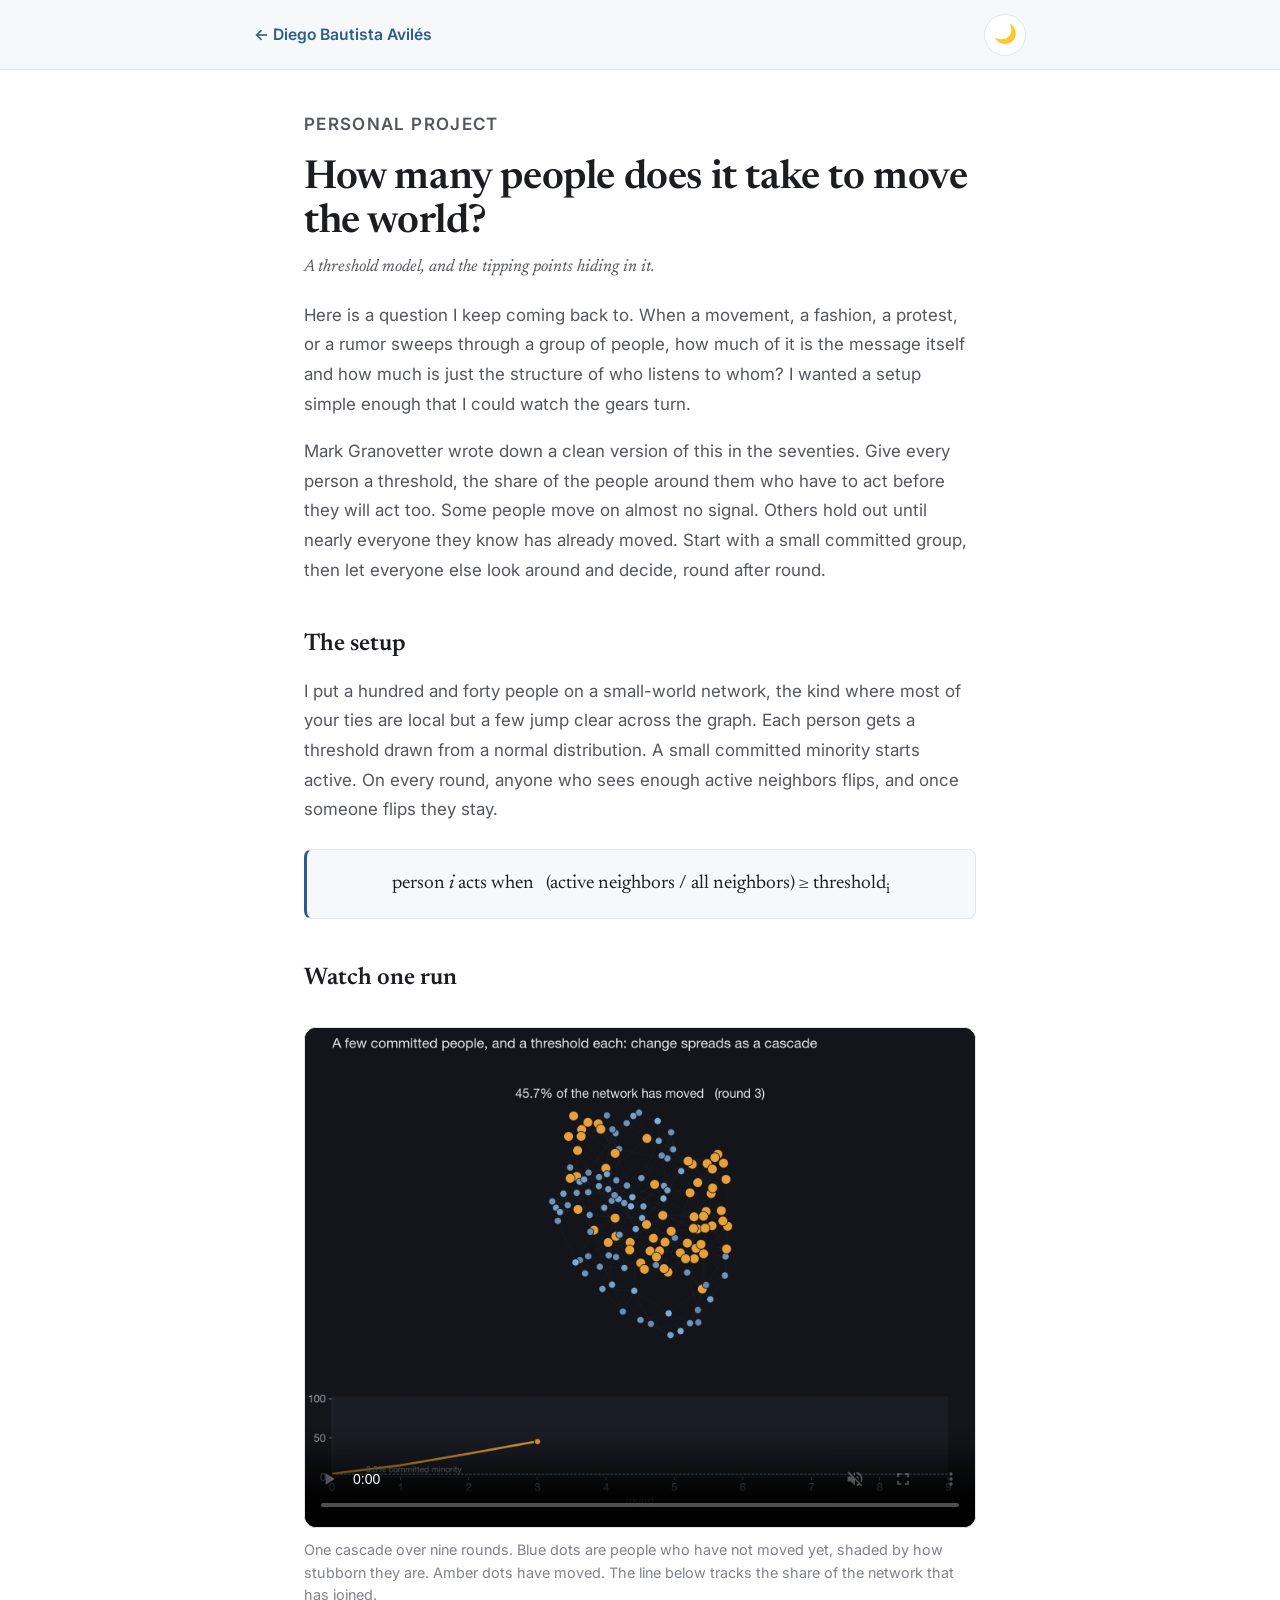
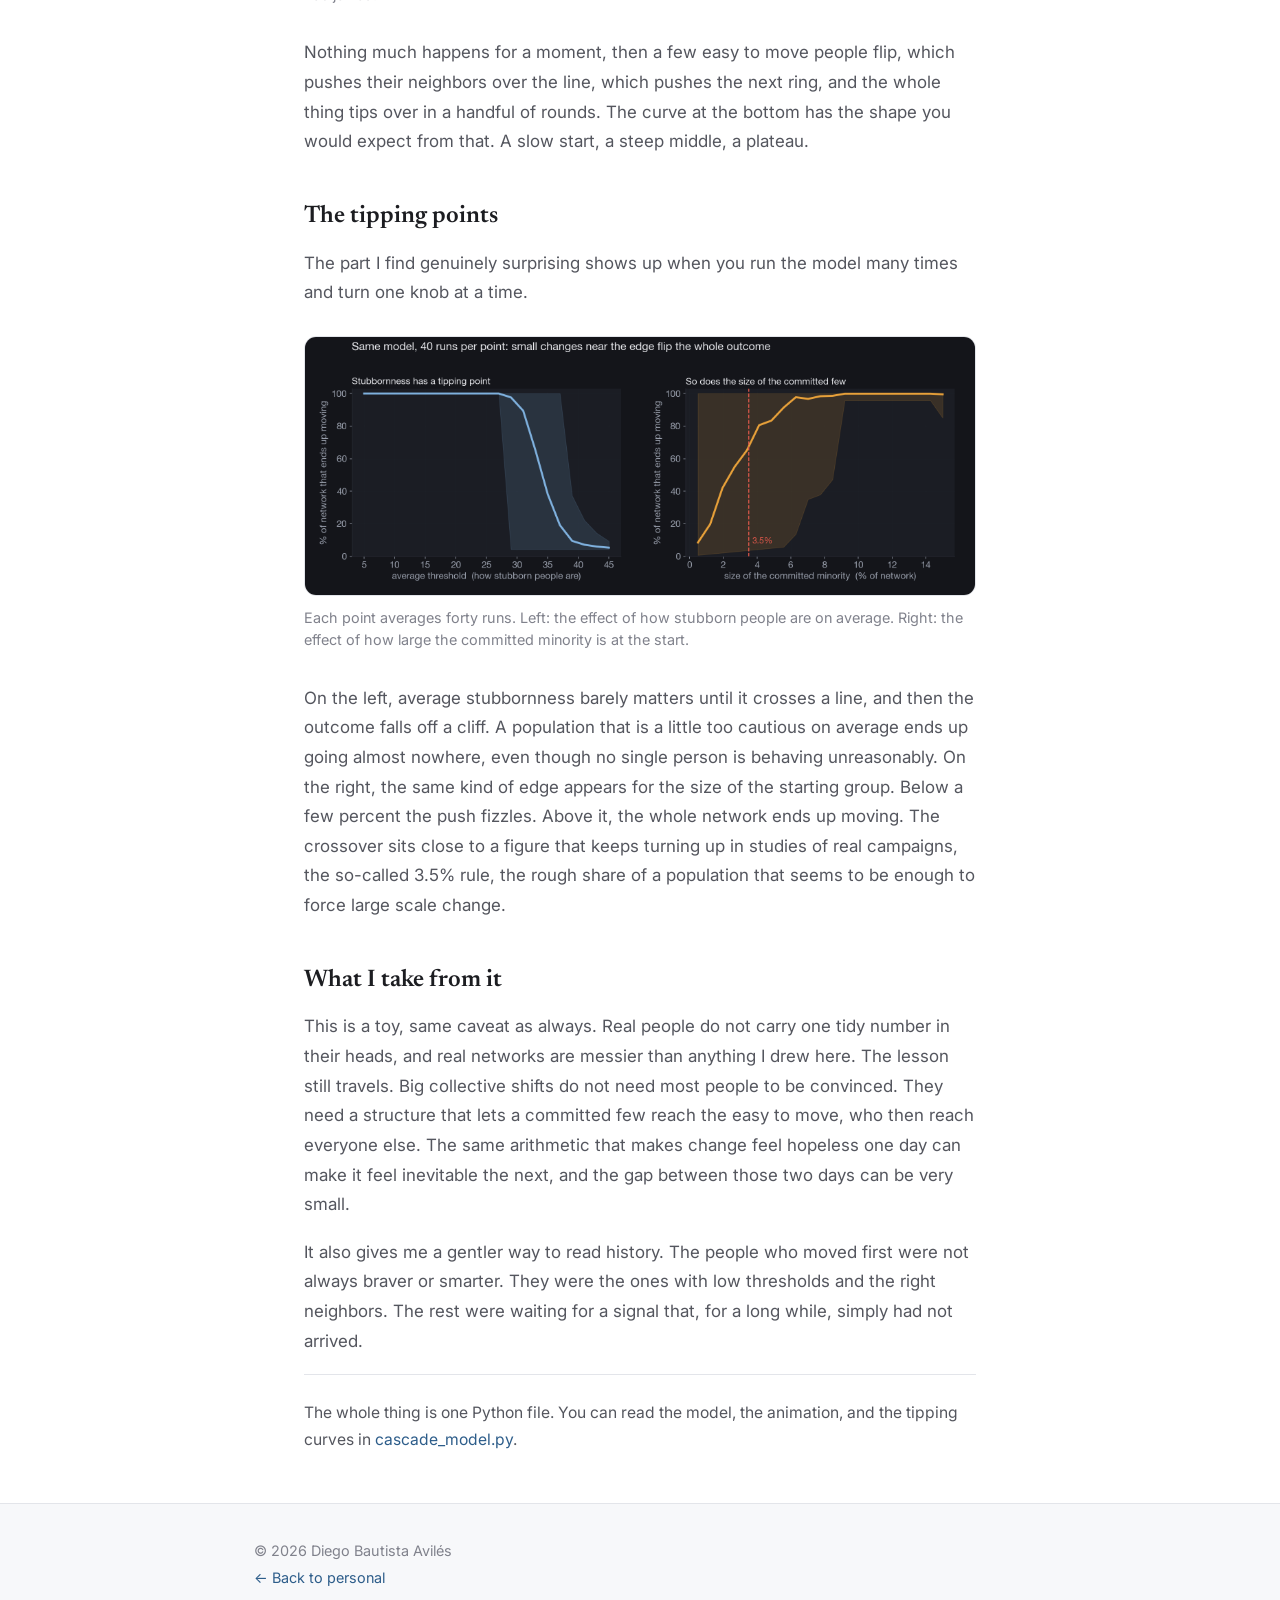
==== cascades.html @ b2060ae8 "Add cascade (Granovetter) project, conference links, fixed inequality y-axis; remove scratch folder" ====
<!DOCTYPE html>
<html lang="en">
<head>
  <meta charset="UTF-8" />
  <meta name="viewport" content="width=device-width, initial-scale=1.0" />
  <title>How many people does it take to move the world? — Diego Bautista Avilés</title>
  <meta name="description" content="Granovetter's threshold model on a small-world network, and the social tipping points hiding inside it." />
  <link rel="preconnect" href="https://fonts.googleapis.com" />
  <link rel="preconnect" href="https://fonts.gstatic.com" crossorigin />
  <link href="https://fonts.googleapis.com/css2?family=Newsreader:ital,opsz,wght@0,6..72,400;0,6..72,500;0,6..72,600;1,6..72,400&family=Inter:wght@400;500;600&display=swap" rel="stylesheet" />
  <link rel="stylesheet" href="css/style.css" />
  <script>
    (function () {
      try {
        var saved = localStorage.getItem("theme");
        var theme = saved || (window.matchMedia("(prefers-color-scheme: dark)").matches ? "dark" : "light");
        document.documentElement.setAttribute("data-theme", theme);
      } catch (e) {}
    })();
  </script>
</head>
<body>
  <a class="skip-link" href="#main">Skip to content</a>

  <div class="topbar">
    <div class="container topbar-inner">
      <a class="back-link" href="index.html#personal">← Diego Bautista Avilés</a>
      <button id="theme-toggle" class="theme-toggle" type="button" aria-label="Switch to dark mode" title="Toggle dark / light mode">
        <span class="theme-icon" aria-hidden="true"></span>
      </button>
    </div>
  </div>

  <main id="main" class="container article">

    <p class="eyebrow">Personal project</p>
    <h1 class="article-title">How many people does it take to move the world?</h1>
    <p class="article-sub">A threshold model, and the tipping points hiding in it.</p>

    <p>
      Here is a question I keep coming back to. When a movement, a fashion, a protest,
      or a rumor sweeps through a group of people, how much of it is the message itself
      and how much is just the structure of who listens to whom? I wanted a setup simple
      enough that I could watch the gears turn.
    </p>
    <p>
      Mark Granovetter wrote down a clean version of this in the seventies. Give every
      person a threshold, the share of the people around them who have to act before they
      will act too. Some people move on almost no signal. Others hold out until nearly
      everyone they know has already moved. Start with a small committed group, then let
      everyone else look around and decide, round after round.
    </p>

    <h2>The setup</h2>
    <p>
      I put a hundred and forty people on a small-world network, the kind where most of
      your ties are local but a few jump clear across the graph. Each person gets a
      threshold drawn from a normal distribution. A small committed minority starts
      active. On every round, anyone who sees enough active neighbors flips, and once
      someone flips they stay.
    </p>

    <div class="formula" role="img" aria-label="Person i acts when the share of their active neighbors is greater than or equal to that person's threshold.">
      person <em>i</em> acts when&nbsp;&nbsp;
      (active neighbors / all neighbors) ≥ threshold<sub>i</sub>
    </div>

    <h2>Watch one run</h2>
    <figure class="media">
      <video controls autoplay muted loop playsinline poster="assets/cascades/poster.png">
        <source src="assets/cascades/cascade_animation.mp4" type="video/mp4" />
        Your browser does not support the video tag. You can view the still frame above.
      </video>
      <figcaption>
        One cascade over nine rounds. Blue dots are people who have not moved yet, shaded
        by how stubborn they are. Amber dots have moved. The line below tracks the share
        of the network that has joined.
      </figcaption>
    </figure>

    <p>
      Nothing much happens for a moment, then a few easy to move people flip, which pushes
      their neighbors over the line, which pushes the next ring, and the whole thing tips
      over in a handful of rounds. The curve at the bottom has the shape you would expect
      from that. A slow start, a steep middle, a plateau.
    </p>

    <h2>The tipping points</h2>
    <p>
      The part I find genuinely surprising shows up when you run the model many times and
      turn one knob at a time.
    </p>
    <figure class="media">
      <img src="assets/cascades/tipping_points.png" alt="Two panels. Left: final adoption stays near 100% as the average threshold rises, then drops off a cliff past about 30%. Right: final adoption rises through the 3.5% committed-minority mark and saturates near 100% by roughly 8%." />
      <figcaption>Each point averages forty runs. Left: the effect of how stubborn people are on average. Right: the effect of how large the committed minority is at the start.</figcaption>
    </figure>
    <p>
      On the left, average stubbornness barely matters until it crosses a line, and then
      the outcome falls off a cliff. A population that is a little too cautious on average
      ends up going almost nowhere, even though no single person is behaving unreasonably.
      On the right, the same kind of edge appears for the size of the starting group. Below
      a few percent the push fizzles. Above it, the whole network ends up moving. The
      crossover sits close to a figure that keeps turning up in studies of real campaigns,
      the so-called 3.5% rule, the rough share of a population that seems to be enough to
      force large scale change.
    </p>

    <h2>What I take from it</h2>
    <p>
      This is a toy, same caveat as always. Real people do not carry one tidy number in
      their heads, and real networks are messier than anything I drew here. The lesson
      still travels. Big collective shifts do not need most people to be convinced. They
      need a structure that lets a committed few reach the easy to move, who then reach
      everyone else. The same arithmetic that makes change feel hopeless one day can make
      it feel inevitable the next, and the gap between those two days can be very small.
    </p>
    <p>
      It also gives me a gentler way to read history. The people who moved first were not
      always braver or smarter. They were the ones with low thresholds and the right
      neighbors. The rest were waiting for a signal that, for a long while, simply had not
      arrived.
    </p>

    <p class="code-note">
      The whole thing is one Python file. You can read the model, the animation, and the
      tipping curves in
      <a href="https://github.com/diegobauavi/diegobauavi.github.io/blob/main/projects/cascades/cascade_model.py" target="_blank" rel="noopener">cascade_model.py</a>.
    </p>

  </main>

  <footer class="site-footer">
    <div class="container">
      <p>© <span id="year">2026</span> Diego Bautista Avilés</p>
      <p><a href="index.html#personal">← Back to personal</a></p>
    </div>
  </footer>

  <script src="js/main.js" defer></script>
</body>
</html>
---- css/style.css ----
:root {
  --bg: #ffffff;
  --surface: #f7f8fa;
  --text: #1c1d21;
  --text-soft: #54565e;
  --text-faint: #80828c;
  --accent: #2d5d8a;
  --accent-soft: #e7eef5;
  --border: #e3e5ea;
  --rule: #1f4e79;
  --card-bg: #ffffff;
  --shadow: 0 2px 12px rgba(0, 0, 0, 0.12);
  --maxw: 820px;
  --serif: "Newsreader", Georgia, "Times New Roman", serif;
  --sans: "Inter", -apple-system, BlinkMacSystemFont, "Segoe UI", Roboto, sans-serif;
}

[data-theme="dark"] {
  --bg: #14151a;
  --surface: #1b1d24;
  --text: #e9eaee;
  --text-soft: #b3b6c0;
  --text-faint: #888b96;
  --accent: #7fb1de;
  --accent-soft: #233244;
  --border: #2a2d36;
  --rule: #7fb1de;
  --card-bg: #1b1d24;
  --shadow: 0 2px 14px rgba(0, 0, 0, 0.45);
}

* { box-sizing: border-box; }

html { scroll-behavior: smooth; }

body {
  margin: 0;
  background: var(--bg);
  color: var(--text);
  font-family: var(--sans);
  font-size: 17px;
  line-height: 1.65;
  -webkit-font-smoothing: antialiased;
  text-rendering: optimizeLegibility;
  transition: background-color 0.2s ease, color 0.2s ease;
}

.container {
  width: 100%;
  max-width: var(--maxw);
  margin: 0 auto;
  padding: 0 1.5rem;
}

a {
  color: var(--accent);
  text-decoration: none;
}
a:hover { text-decoration: underline; }

.skip-link {
  position: absolute;
  left: -999px;
  top: 0;
  background: var(--accent);
  color: #fff;
  padding: 0.5rem 1rem;
  z-index: 100;
}
.skip-link:focus { left: 0; }

/* ---------- Header ---------- */
.site-header {
  background: var(--surface);
  border-bottom: 1px solid var(--border);
  padding: 3rem 0;
}

.header-inner {
  display: flex;
  align-items: center;
  gap: 2rem;
  position: relative;
}

.avatar {
  width: 150px;
  height: 150px;
  border-radius: 50%;
  object-fit: cover;
  flex-shrink: 0;
  border: 3px solid var(--bg);
  box-shadow: var(--shadow);
}

.header-text h1 {
  font-family: var(--serif);
  font-weight: 600;
  font-size: 2.6rem;
  line-height: 1.1;
  margin: 0 0 0.3rem;
  letter-spacing: -0.01em;
}

.subtitle {
  font-family: var(--serif);
  font-style: italic;
  font-size: 1.3rem;
  color: var(--accent);
  margin: 0 0 0.2rem;
}

.affiliation {
  color: var(--text-soft);
  margin: 0 0 1rem;
  font-size: 0.98rem;
}

.contact-links {
  list-style: none;
  margin: 0;
  padding: 0;
  display: flex;
  flex-wrap: wrap;
  gap: 0.5rem 1.5rem;
}
.contact-links a {
  font-size: 0.98rem;
  display: inline-flex;
  align-items: center;
  gap: 0.4rem;
}

/* ---------- Theme toggle ---------- */
.theme-toggle {
  position: absolute;
  top: 0;
  right: 0;
  width: 42px;
  height: 42px;
  border-radius: 50%;
  border: 1px solid var(--border);
  background: var(--bg);
  color: var(--text);
  cursor: pointer;
  display: flex;
  align-items: center;
  justify-content: center;
  transition: background-color 0.2s ease, border-color 0.2s ease;
}
.theme-toggle:hover { border-color: var(--accent); }

.theme-icon { font-size: 1.15rem; line-height: 1; }
.theme-icon::before { content: "🌙"; }
[data-theme="dark"] .theme-icon::before { content: "☀"; }

/* ---------- View tabs ---------- */
.view-nav {
  background: var(--bg);
  border-bottom: 1px solid var(--border);
  position: sticky;
  top: 0;
  z-index: 20;
}

.view-tabs {
  display: flex;
  gap: 0.5rem;
  padding: 0.75rem 0;
}

.view-tab {
  font-family: var(--sans);
  font-size: 1rem;
  font-weight: 500;
  color: var(--text-soft);
  background: transparent;
  border: none;
  border-radius: 8px;
  padding: 0.5rem 1.1rem;
  cursor: pointer;
  transition: background-color 0.15s ease, color 0.15s ease;
}
.view-tab:hover { color: var(--text); background: var(--surface); }
.view-tab[aria-selected="true"] {
  color: var(--accent);
  background: var(--accent-soft);
  font-weight: 600;
}

/* ---------- Sections ---------- */
main { padding: 1rem 0 2rem; }

section {
  padding: 2.5rem 0 1rem;
  border-bottom: 1px solid var(--border);
}
section:last-of-type { border-bottom: none; }

h2 {
  font-family: var(--serif);
  font-weight: 600;
  font-size: 1.6rem;
  color: var(--rule);
  margin: 0 0 1.5rem;
  padding-bottom: 0.4rem;
  border-bottom: 2px solid var(--rule);
}

h3 {
  font-size: 1.08rem;
  font-weight: 600;
  margin: 0 0 0.15rem;
}

/* Event/title links read as headings until hovered */
.entry-body h3 a {
  color: inherit;
  text-decoration: none;
}
.entry-body h3 a:hover {
  color: var(--accent);
  text-decoration: underline;
}

.lede {
  color: var(--text-soft);
  margin: 1.25rem 0 0;
}

/* ---------- Research interest tags ---------- */
.tag-list {
  list-style: none;
  margin: 0;
  padding: 0;
  display: flex;
  flex-wrap: wrap;
  gap: 0.6rem;
}
.tag-list li {
  background: var(--accent-soft);
  color: var(--accent);
  font-size: 0.9rem;
  font-weight: 500;
  padding: 0.35rem 0.85rem;
  border-radius: 999px;
}

/* ---------- Timeline-style entries ---------- */
.entry {
  display: grid;
  grid-template-columns: 160px 1fr;
  gap: 1.25rem;
  margin-bottom: 1.75rem;
}
.entry:last-child { margin-bottom: 0; }

.entry-meta {
  color: var(--text-faint);
  font-size: 0.9rem;
  font-weight: 500;
  padding-top: 0.15rem;
}

.entry-body p {
  margin: 0.35rem 0 0;
  color: var(--text-soft);
  font-size: 0.97rem;
}

.entry-org {
  font-style: italic;
  color: var(--text) !important;
}

.entry-body em { color: var(--text-soft); }

/* ---------- Publications ---------- */
.pub-list {
  margin: 0;
  padding-left: 1.5rem;
}
.pub-list li {
  margin-bottom: 1rem;
  color: var(--text-soft);
  font-size: 0.97rem;
}
.pub-list strong { color: var(--text); }

/* ---------- Skills ---------- */
.skills-list {
  display: grid;
  grid-template-columns: 160px 1fr;
  gap: 0.6rem 1.25rem;
  margin: 0;
}
.skills-list dt {
  font-weight: 600;
  color: var(--text);
}
.skills-list dd {
  margin: 0;
  color: var(--text-soft);
}

/* ---------- Personal view: project cards ---------- */
.card-grid {
  display: grid;
  grid-template-columns: repeat(auto-fill, minmax(260px, 1fr));
  gap: 1.25rem;
}

.project-card {
  display: block;
  background: var(--card-bg);
  border: 1px solid var(--border);
  border-radius: 12px;
  padding: 1.5rem;
  color: inherit;
  transition: border-color 0.15s ease, box-shadow 0.15s ease, transform 0.15s ease;
}
a.project-card:hover {
  border-color: var(--accent);
  box-shadow: var(--shadow);
  transform: translateY(-2px);
  text-decoration: none;
}

.project-card h3 { margin: 0 0 0.4rem; }
.project-card p {
  margin: 0 0 1rem;
  color: var(--text-soft);
  font-size: 0.95rem;
}

.card-link {
  font-weight: 600;
  color: var(--accent);
  font-size: 0.92rem;
}
.card-link--muted { color: var(--text-faint); }

.project-card--soon {
  border-style: dashed;
  opacity: 0.85;
}

/* ---------- Feature card with thumbnail ---------- */
.card-thumb {
  display: block;
  width: calc(100% + 3rem);
  margin: -1.5rem -1.5rem 1.1rem;
  border-radius: 12px 12px 0 0;
  border-bottom: 1px solid var(--border);
  aspect-ratio: 13 / 7;
  object-fit: cover;
  background: #14151a;
}

/* ---------- Project page: top bar ---------- */
.topbar {
  background: var(--surface);
  border-bottom: 1px solid var(--border);
  position: sticky;
  top: 0;
  z-index: 20;
}
.topbar-inner {
  display: flex;
  align-items: center;
  justify-content: space-between;
  padding: 0.85rem 1.5rem;
}
.back-link {
  font-weight: 600;
  font-size: 0.98rem;
}
.topbar .theme-toggle { position: static; }

/* ---------- Project page: article ---------- */
.article {
  max-width: 720px;
  padding-top: 2.5rem;
  padding-bottom: 1rem;
}
.eyebrow {
  text-transform: uppercase;
  letter-spacing: 0.08em;
  font-size: 0.78rem;
  font-weight: 600;
  color: var(--accent);
  margin: 0 0 0.6rem;
}
.article-title {
  font-family: var(--serif);
  font-weight: 600;
  font-size: 2.5rem;
  line-height: 1.1;
  margin: 0 0 0.5rem;
  letter-spacing: -0.01em;
}
.article-sub {
  font-family: var(--serif);
  font-style: italic;
  font-size: 1.25rem;
  color: var(--text-soft);
  margin: 0 0 2rem;
}
.article h2 {
  font-family: var(--serif);
  font-size: 1.5rem;
  color: var(--text);
  border: none;
  margin: 2.5rem 0 0.75rem;
  padding: 0;
}
.article p {
  font-size: 1.06rem;
  line-height: 1.75;
  color: var(--text-soft);
  margin: 0 0 1.1rem;
}

.formula {
  background: var(--surface);
  border: 1px solid var(--border);
  border-left: 3px solid var(--accent);
  border-radius: 8px;
  padding: 1.1rem 1.3rem;
  margin: 1.5rem 0 2rem;
  font-family: "Newsreader", Georgia, serif;
  font-size: 1.2rem;
  color: var(--text);
  text-align: center;
}
.formula sub { font-size: 0.7em; }

.media {
  margin: 1.75rem 0 2rem;
}
.media video,
.media img {
  display: block;
  width: 100%;
  height: auto;
  border-radius: 12px;
  border: 1px solid var(--border);
  background: #14151a;
}
.media figcaption {
  margin-top: 0.7rem;
  font-size: 0.9rem;
  color: var(--text-faint);
  line-height: 1.55;
}

.code-note {
  margin-top: 2.5rem;
  padding-top: 1.5rem;
  border-top: 1px solid var(--border);
  font-size: 0.98rem !important;
}

/* ---------- Footer ---------- */
.site-footer {
  background: var(--surface);
  border-top: 1px solid var(--border);
  padding: 2rem 0;
  margin-top: 1rem;
}
.site-footer p {
  margin: 0.2rem 0;
  color: var(--text-faint);
  font-size: 0.9rem;
}

/* ---------- Responsive ---------- */
@media (max-width: 640px) {
  body { font-size: 16px; }

  .header-inner {
    flex-direction: column;
    text-align: center;
    gap: 1.25rem;
  }
  .avatar { width: 130px; height: 130px; }
  .header-text h1 { font-size: 2.1rem; }
  .contact-links { justify-content: center; }

  .theme-toggle { top: -0.5rem; right: 0; }

  .entry {
    grid-template-columns: 1fr;
    gap: 0.25rem;
  }
  .entry-meta {
    padding-top: 0;
    font-weight: 600;
    color: var(--accent);
  }

  .skills-list {
    grid-template-columns: 1fr;
    gap: 0.2rem 0;
  }
  .skills-list dt { margin-top: 0.5rem; }
}

@media (prefers-reduced-motion: reduce) {
  html { scroll-behavior: auto; }
  * { transition: none !important; }
}
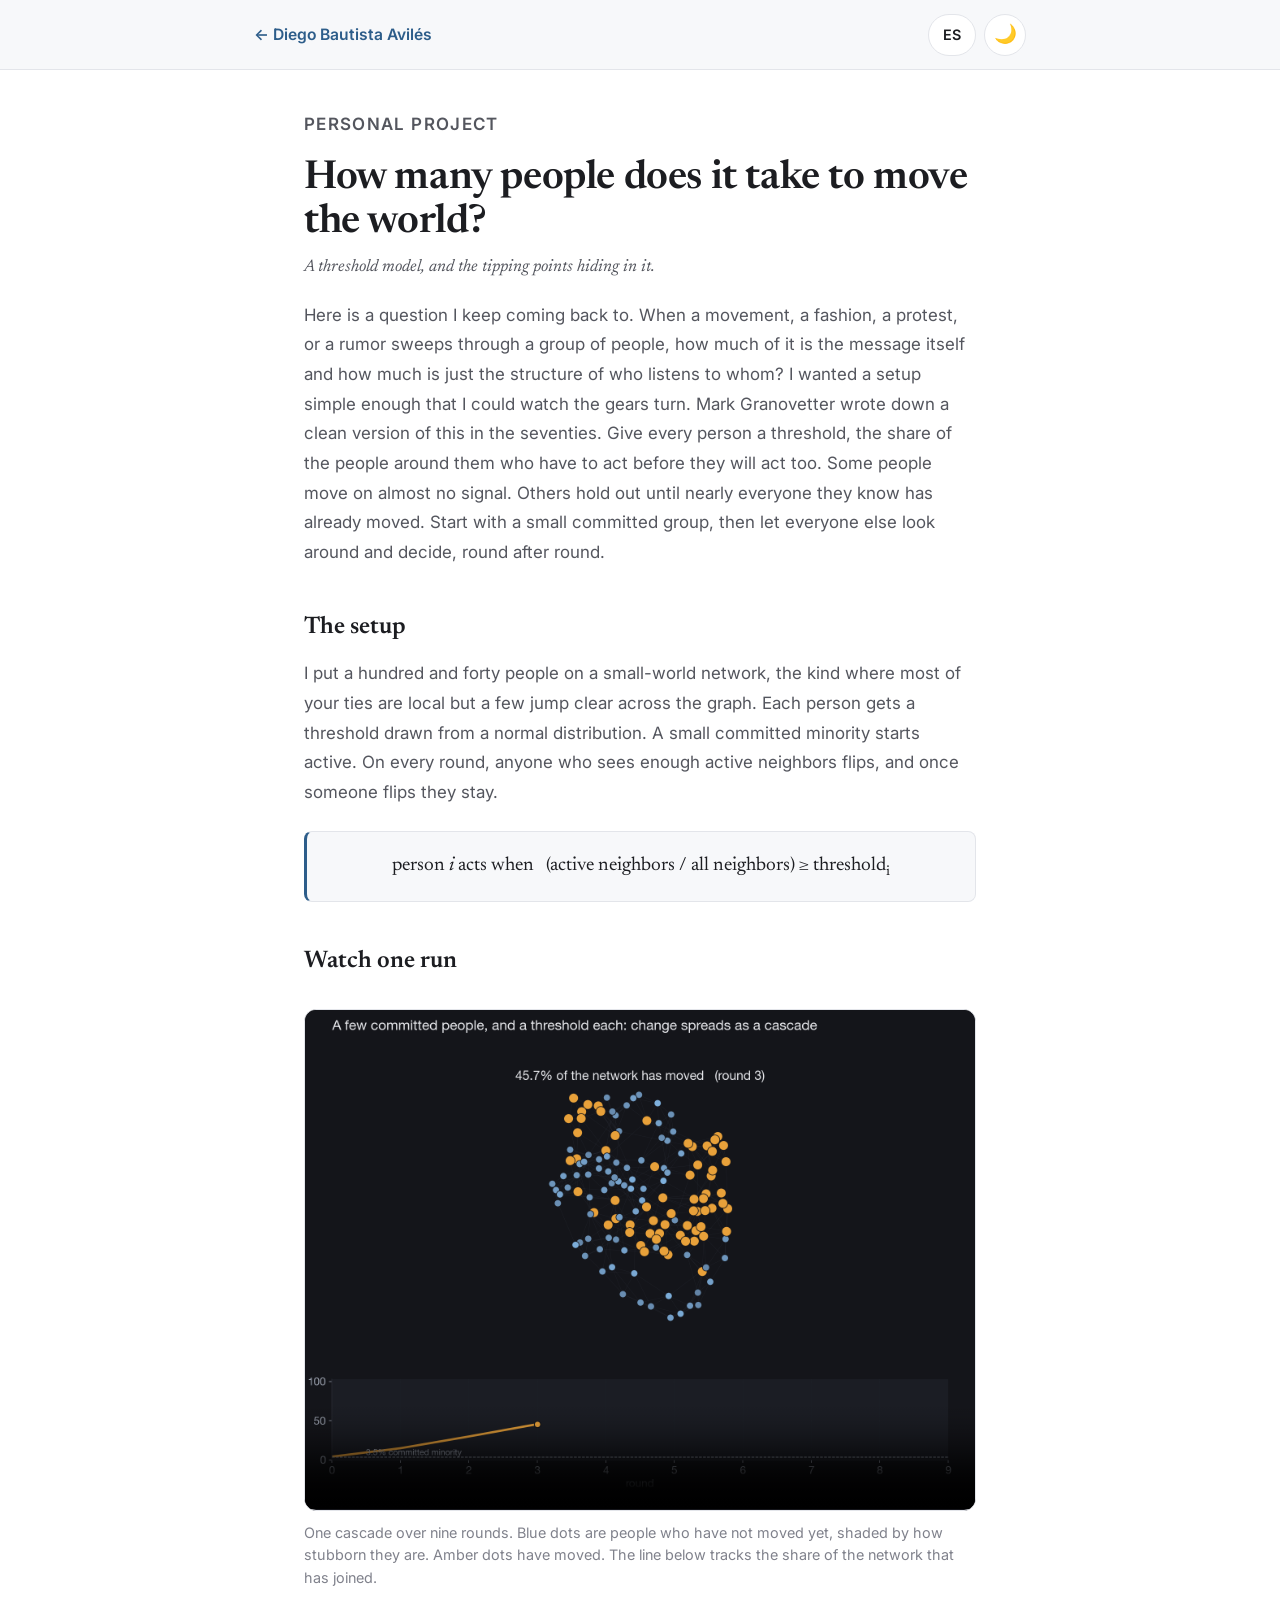
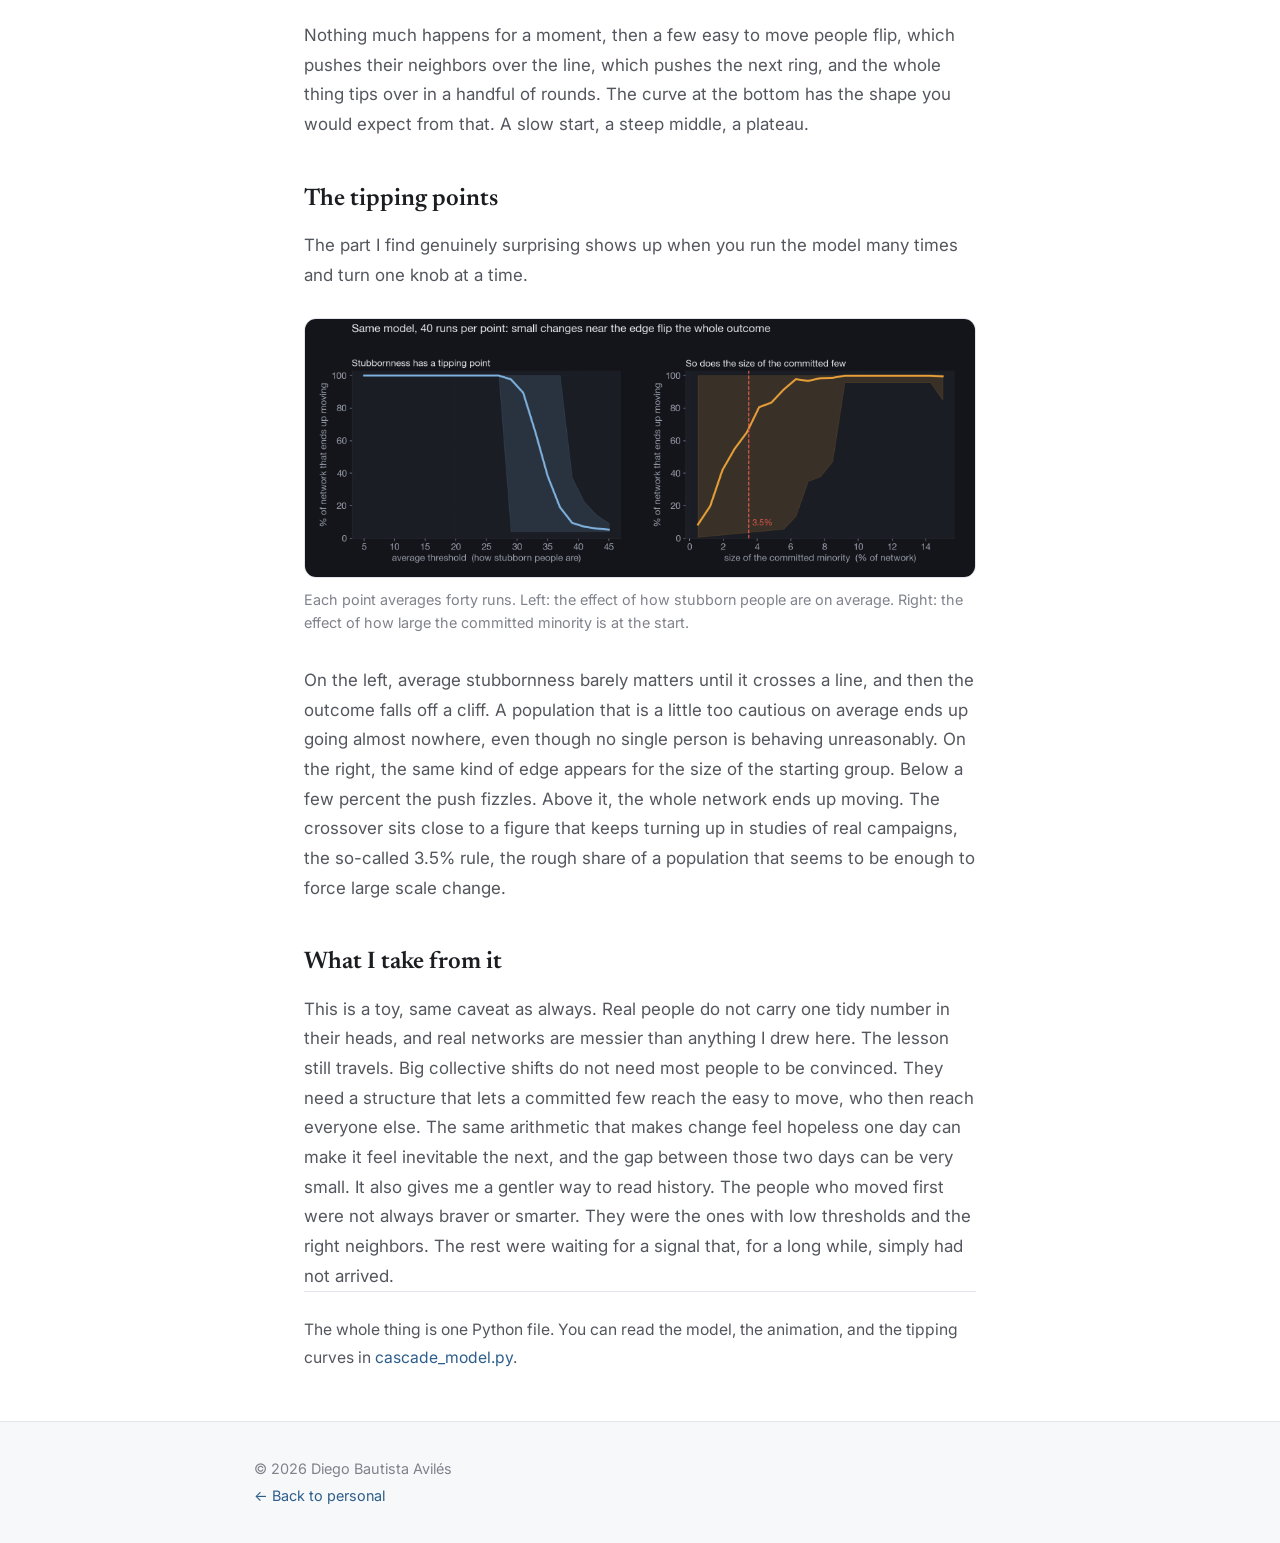
==== commit 574f6920: "Add EN/ES language toggle, section sub-nav per tab; clarify Lorenz figure; remove cloned photo" ====
--- a/cascades.html
+++ b/cascades.html
@@ -12,89 +12,135 @@
   <script>
     (function () {
       try {
-        var saved = localStorage.getItem("theme");
-        var theme = saved || (window.matchMedia("(prefers-color-scheme: dark)").matches ? "dark" : "light");
-        document.documentElement.setAttribute("data-theme", theme);
+        var t = localStorage.getItem("theme") ||
+          (window.matchMedia("(prefers-color-scheme: dark)").matches ? "dark" : "light");
+        document.documentElement.setAttribute("data-theme", t);
+        var l = localStorage.getItem("lang") ||
+          ((navigator.language || "en").slice(0, 2) === "es" ? "es" : "en");
+        document.documentElement.setAttribute("data-lang", l);
+        document.documentElement.setAttribute("lang", l);
       } catch (e) {}
     })();
   </script>
 </head>
 <body>
-  <a class="skip-link" href="#main">Skip to content</a>
+  <a class="skip-link" href="#main"><span class="lang-en">Skip to content</span><span class="lang-es">Saltar al contenido</span></a>
 
   <div class="topbar">
     <div class="container topbar-inner">
       <a class="back-link" href="index.html#personal">← Diego Bautista Avilés</a>
-      <button id="theme-toggle" class="theme-toggle" type="button" aria-label="Switch to dark mode" title="Toggle dark / light mode">
-        <span class="theme-icon" aria-hidden="true"></span>
-      </button>
+      <div class="header-controls">
+        <button id="lang-toggle" class="lang-toggle" type="button" aria-label="Switch language / Cambiar idioma">
+          <span class="lang-en">ES</span><span class="lang-es">EN</span>
+        </button>
+        <button id="theme-toggle" class="theme-toggle" type="button" aria-label="Toggle dark / light mode" title="Toggle dark / light mode">
+          <span class="theme-icon" aria-hidden="true"></span>
+        </button>
+      </div>
     </div>
   </div>
 
   <main id="main" class="container article">
 
-    <p class="eyebrow">Personal project</p>
-    <h1 class="article-title">How many people does it take to move the world?</h1>
-    <p class="article-sub">A threshold model, and the tipping points hiding in it.</p>
-
-    <p>
+    <p class="eyebrow"><span class="lang-en">Personal project</span><span class="lang-es">Proyecto personal</span></p>
+    <h1 class="article-title"><span class="lang-en">How many people does it take to move the world?</span><span class="lang-es">¿Cuánta gente hace falta para mover el mundo?</span></h1>
+    <p class="article-sub"><span class="lang-en">A threshold model, and the tipping points hiding in it.</span><span class="lang-es">Un modelo de umbral, y los puntos de inflexión que esconde.</span></p>
+
+    <p class="lang-en">
       Here is a question I keep coming back to. When a movement, a fashion, a protest,
       or a rumor sweeps through a group of people, how much of it is the message itself
       and how much is just the structure of who listens to whom? I wanted a setup simple
       enough that I could watch the gears turn.
     </p>
-    <p>
+    <p class="lang-es">
+      Hay una pregunta a la que vuelvo una y otra vez. Cuando un movimiento, una moda, una
+      protesta o un rumor recorre a un grupo de personas, ¿cuánto es el mensaje en sí y
+      cuánto es solo la estructura de quién escucha a quién? Quería un montaje lo bastante
+      simple como para ver girar los engranajes.
+    </p>
+    <p class="lang-en">
       Mark Granovetter wrote down a clean version of this in the seventies. Give every
       person a threshold, the share of the people around them who have to act before they
       will act too. Some people move on almost no signal. Others hold out until nearly
       everyone they know has already moved. Start with a small committed group, then let
       everyone else look around and decide, round after round.
     </p>
-
-    <h2>The setup</h2>
-    <p>
+    <p class="lang-es">
+      Mark Granovetter escribió una versión limpia de esto en los años setenta. Dale a cada
+      persona un umbral, la proporción de la gente a su alrededor que tiene que actuar antes
+      de que ella también actúe. Algunas se mueven con casi ninguna señal. Otras aguantan
+      hasta que casi todos los que conocen ya se movieron. Empieza con un grupo pequeño y
+      comprometido, y deja que el resto mire alrededor y decida, ronda tras ronda.
+    </p>
+
+    <h2><span class="lang-en">The setup</span><span class="lang-es">El montaje</span></h2>
+    <p class="lang-en">
       I put a hundred and forty people on a small-world network, the kind where most of
       your ties are local but a few jump clear across the graph. Each person gets a
       threshold drawn from a normal distribution. A small committed minority starts
       active. On every round, anyone who sees enough active neighbors flips, and once
       someone flips they stay.
     </p>
-
-    <div class="formula" role="img" aria-label="Person i acts when the share of their active neighbors is greater than or equal to that person's threshold.">
-      person <em>i</em> acts when&nbsp;&nbsp;
-      (active neighbors / all neighbors) ≥ threshold<sub>i</sub>
+    <p class="lang-es">
+      Puse a ciento cuarenta personas en una red de mundo pequeño, de esas donde la mayoría
+      de tus lazos son locales pero unos pocos saltan al otro lado del grafo. Cada persona
+      recibe un umbral sacado de una distribución normal. Una pequeña minoría comprometida
+      empieza activa. En cada ronda, quien ve suficientes vecinos activos cambia, y una vez
+      que alguien cambia, se queda.
+    </p>
+
+    <div class="formula">
+      <span class="lang-en">person <em>i</em> acts when</span><span class="lang-es">la persona <em>i</em> actúa cuando</span>&nbsp;&nbsp;
+      (<span class="lang-en">active neighbors / all neighbors</span><span class="lang-es">vecinos activos / todos los vecinos</span>) ≥ <span class="lang-en">threshold</span><span class="lang-es">umbral</span><sub>i</sub>
     </div>
 
-    <h2>Watch one run</h2>
+    <h2><span class="lang-en">Watch one run</span><span class="lang-es">Mira una corrida</span></h2>
     <figure class="media">
       <video controls autoplay muted loop playsinline poster="assets/cascades/poster.png">
         <source src="assets/cascades/cascade_animation.mp4" type="video/mp4" />
-        Your browser does not support the video tag. You can view the still frame above.
+        <span class="lang-en">Your browser does not support the video tag. You can view the still frame above.</span>
+        <span class="lang-es">Tu navegador no soporta el video. Puedes ver la imagen fija de arriba.</span>
       </video>
       <figcaption>
-        One cascade over nine rounds. Blue dots are people who have not moved yet, shaded
+        <span class="lang-en">One cascade over nine rounds. Blue dots are people who have not moved yet, shaded
         by how stubborn they are. Amber dots have moved. The line below tracks the share
-        of the network that has joined.
+        of the network that has joined.</span>
+        <span class="lang-es">Una cascada a lo largo de nueve rondas. Los puntos azules son personas que todavía
+        no se mueven, sombreadas según qué tan tercas son. Los puntos ámbar ya se movieron.
+        La línea de abajo sigue la proporción de la red que se ha sumado.</span>
       </figcaption>
     </figure>
 
-    <p>
+    <p class="lang-en">
       Nothing much happens for a moment, then a few easy to move people flip, which pushes
       their neighbors over the line, which pushes the next ring, and the whole thing tips
       over in a handful of rounds. The curve at the bottom has the shape you would expect
       from that. A slow start, a steep middle, a plateau.
     </p>
-
-    <h2>The tipping points</h2>
-    <p>
+    <p class="lang-es">
+      Por un momento no pasa gran cosa, luego unas pocas personas fáciles de mover cambian,
+      lo que empuja a sus vecinos sobre la línea, lo que empuja al siguiente anillo, y todo
+      se vuelca en un puñado de rondas. La curva de abajo tiene la forma que esperarías de
+      eso. Un arranque lento, una parte central empinada, una meseta.
+    </p>
+
+    <h2><span class="lang-en">The tipping points</span><span class="lang-es">Los puntos de inflexión</span></h2>
+    <p class="lang-en">
       The part I find genuinely surprising shows up when you run the model many times and
       turn one knob at a time.
     </p>
+    <p class="lang-es">
+      La parte que me parece de verdad sorprendente aparece cuando corres el modelo muchas
+      veces y mueves una perilla a la vez.
+    </p>
     <figure class="media">
       <img src="assets/cascades/tipping_points.png" alt="Two panels. Left: final adoption stays near 100% as the average threshold rises, then drops off a cliff past about 30%. Right: final adoption rises through the 3.5% committed-minority mark and saturates near 100% by roughly 8%." />
-      <figcaption>Each point averages forty runs. Left: the effect of how stubborn people are on average. Right: the effect of how large the committed minority is at the start.</figcaption>
+      <figcaption>
+        <span class="lang-en">Each point averages forty runs. Left: the effect of how stubborn people are on average. Right: the effect of how large the committed minority is at the start.</span>
+        <span class="lang-es">Cada punto promedia cuarenta corridas. Izquierda: el efecto de qué tan tercas son las personas en promedio. Derecha: el efecto de qué tan grande es la minoría comprometida al inicio.</span>
+      </figcaption>
     </figure>
-    <p>
+    <p class="lang-en">
       On the left, average stubbornness barely matters until it crosses a line, and then
       the outcome falls off a cliff. A population that is a little too cautious on average
       ends up going almost nowhere, even though no single person is behaving unreasonably.
@@ -104,9 +150,20 @@
       the so-called 3.5% rule, the rough share of a population that seems to be enough to
       force large scale change.
     </p>
-
-    <h2>What I take from it</h2>
-    <p>
+    <p class="lang-es">
+      A la izquierda, la terquedad promedio casi no importa hasta que cruza una línea, y
+      entonces el resultado se cae por un precipicio. Una población un poco demasiado
+      cautelosa en promedio termina por no llegar casi a ningún lado, aunque ninguna persona
+      en particular se esté portando de forma irrazonable. A la derecha aparece el mismo tipo
+      de borde para el tamaño del grupo inicial. Por debajo de unos pocos por ciento el
+      empujón se apaga. Por encima, toda la red termina moviéndose. El cruce queda cerca de
+      una cifra que aparece una y otra vez en estudios de campañas reales, la llamada regla
+      del 3.5%, la proporción aproximada de una población que parece bastar para forzar un
+      cambio a gran escala.
+    </p>
+
+    <h2><span class="lang-en">What I take from it</span><span class="lang-es">Lo que me llevo de esto</span></h2>
+    <p class="lang-en">
       This is a toy, same caveat as always. Real people do not carry one tidy number in
       their heads, and real networks are messier than anything I drew here. The lesson
       still travels. Big collective shifts do not need most people to be convinced. They
@@ -114,16 +171,33 @@
       everyone else. The same arithmetic that makes change feel hopeless one day can make
       it feel inevitable the next, and the gap between those two days can be very small.
     </p>
-    <p>
+    <p class="lang-es">
+      Es un juguete, la misma advertencia de siempre. Las personas reales no llevan un número
+      ordenado en la cabeza, y las redes reales son más enredadas que cualquier cosa que
+      dibujé aquí. La lección igual viaja. Los grandes cambios colectivos no necesitan que la
+      mayoría esté convencida. Necesitan una estructura que deje a unos pocos comprometidos
+      llegar a los fáciles de mover, que luego llegan a todos los demás. La misma aritmética
+      que un día hace que el cambio se sienta imposible puede al día siguiente hacerlo sentir
+      inevitable, y la distancia entre esos dos días puede ser muy pequeña.
+    </p>
+    <p class="lang-en">
       It also gives me a gentler way to read history. The people who moved first were not
       always braver or smarter. They were the ones with low thresholds and the right
       neighbors. The rest were waiting for a signal that, for a long while, simply had not
       arrived.
     </p>
+    <p class="lang-es">
+      También me da una forma más amable de leer la historia. Los que se movieron primero no
+      siempre fueron más valientes ni más listos. Fueron los que tenían umbrales bajos y los
+      vecinos correctos. Los demás esperaban una señal que, por mucho tiempo, simplemente no
+      había llegado.
+    </p>
 
     <p class="code-note">
-      The whole thing is one Python file. You can read the model, the animation, and the
-      tipping curves in
+      <span class="lang-en">The whole thing is one Python file. You can read the model, the animation, and the
+      tipping curves in</span>
+      <span class="lang-es">Todo es un solo archivo de Python. Puedes leer el modelo, la animación y las curvas
+      de inflexión en</span>
       <a href="https://github.com/diegobauavi/diegobauavi.github.io/blob/main/projects/cascades/cascade_model.py" target="_blank" rel="noopener">cascade_model.py</a>.
     </p>
 
@@ -132,7 +206,7 @@
   <footer class="site-footer">
     <div class="container">
       <p>© <span id="year">2026</span> Diego Bautista Avilés</p>
-      <p><a href="index.html#personal">← Back to personal</a></p>
+      <p><a href="index.html#personal"><span class="lang-en">← Back to personal</span><span class="lang-es">← Volver a personal</span></a></p>
     </div>
   </footer>
 
--- a/css/style.css
+++ b/css/style.css
@@ -131,11 +131,21 @@
   gap: 0.4rem;
 }
 
-/* ---------- Theme toggle ---------- */
-.theme-toggle {
+/* ---------- Language + theme controls ---------- */
+.lang-en, .lang-es { display: inline; }
+[data-lang="en"] .lang-es { display: none !important; }
+[data-lang="es"] .lang-en { display: none !important; }
+
+.header-controls {
   position: absolute;
   top: 0;
   right: 0;
+  display: flex;
+  align-items: center;
+  gap: 0.5rem;
+}
+
+.theme-toggle {
   width: 42px;
   height: 42px;
   border-radius: 50%;
@@ -154,6 +164,23 @@
 .theme-icon::before { content: "🌙"; }
 [data-theme="dark"] .theme-icon::before { content: "☀"; }
 
+.lang-toggle {
+  height: 42px;
+  min-width: 42px;
+  padding: 0 0.85rem;
+  border-radius: 999px;
+  border: 1px solid var(--border);
+  background: var(--bg);
+  color: var(--text);
+  font-family: var(--sans);
+  font-size: 0.9rem;
+  font-weight: 600;
+  letter-spacing: 0.03em;
+  cursor: pointer;
+  transition: background-color 0.2s ease, border-color 0.2s ease, color 0.2s ease;
+}
+.lang-toggle:hover { border-color: var(--accent); color: var(--accent); }
+
 /* ---------- View tabs ---------- */
 .view-nav {
   background: var(--bg);
@@ -187,6 +214,33 @@
   background: var(--accent-soft);
   font-weight: 600;
 }
+
+/* ---------- Section sub-navigation ---------- */
+.subnav {
+  display: flex;
+  flex-wrap: wrap;
+  gap: 0.35rem 0.5rem;
+  padding: 0 0 0.75rem;
+  border-top: 1px solid var(--border);
+  padding-top: 0.65rem;
+  margin-top: 0.1rem;
+}
+.subnav a {
+  font-size: 0.85rem;
+  color: var(--text-soft);
+  padding: 0.2rem 0.6rem;
+  border-radius: 6px;
+  white-space: nowrap;
+  transition: background-color 0.15s ease, color 0.15s ease;
+}
+.subnav a:hover {
+  color: var(--accent);
+  background: var(--surface);
+  text-decoration: none;
+}
+
+/* Anchored sections clear the sticky nav when jumped to */
+section[id] { scroll-margin-top: 130px; }
 
 /* ---------- Sections ---------- */
 main { padding: 1rem 0 2rem; }
@@ -375,7 +429,7 @@
   font-weight: 600;
   font-size: 0.98rem;
 }
-.topbar .theme-toggle { position: static; }
+.topbar .header-controls { position: static; }
 
 /* ---------- Project page: article ---------- */
 .article {
@@ -487,7 +541,8 @@
   .header-text h1 { font-size: 2.1rem; }
   .contact-links { justify-content: center; }
 
-  .theme-toggle { top: -0.5rem; right: 0; }
+  .header-controls { top: 0; right: 0; }
+  .subnav { padding-bottom: 0.6rem; }
 
   .entry {
     grid-template-columns: 1fr;
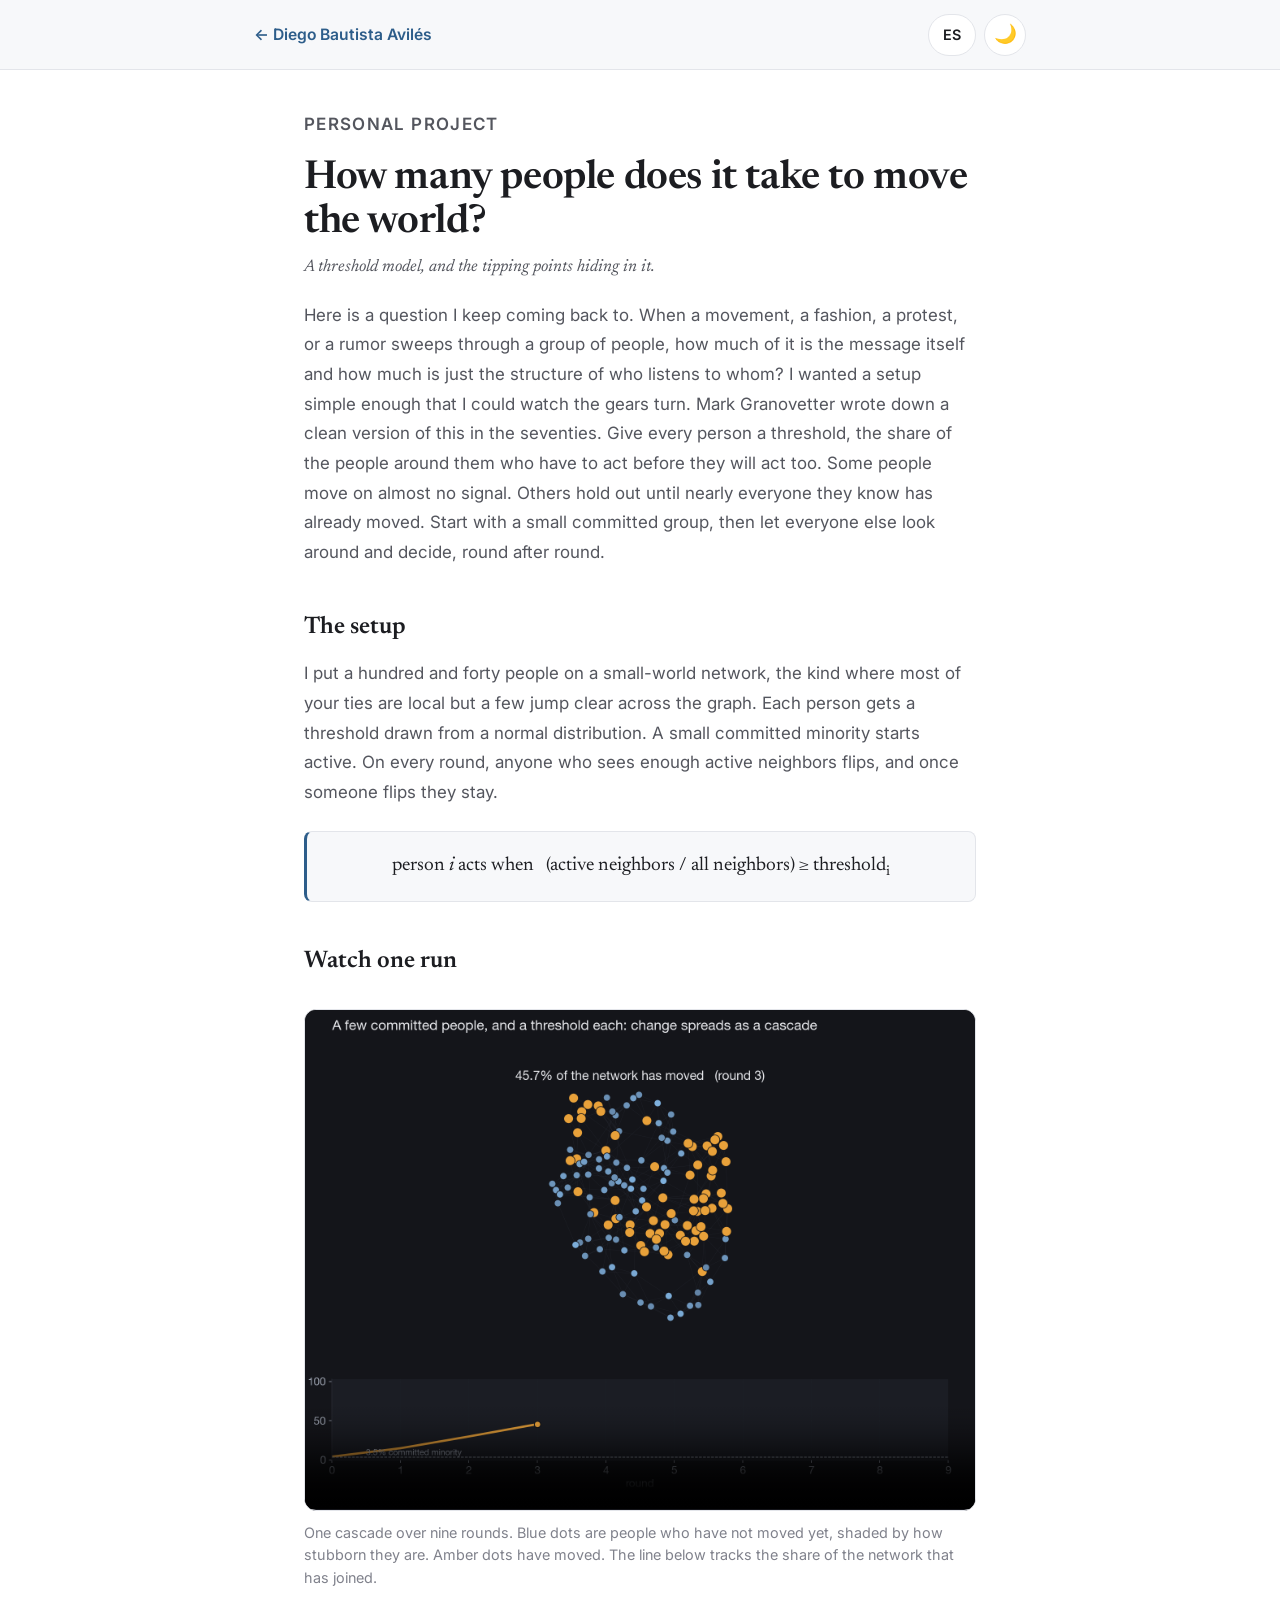
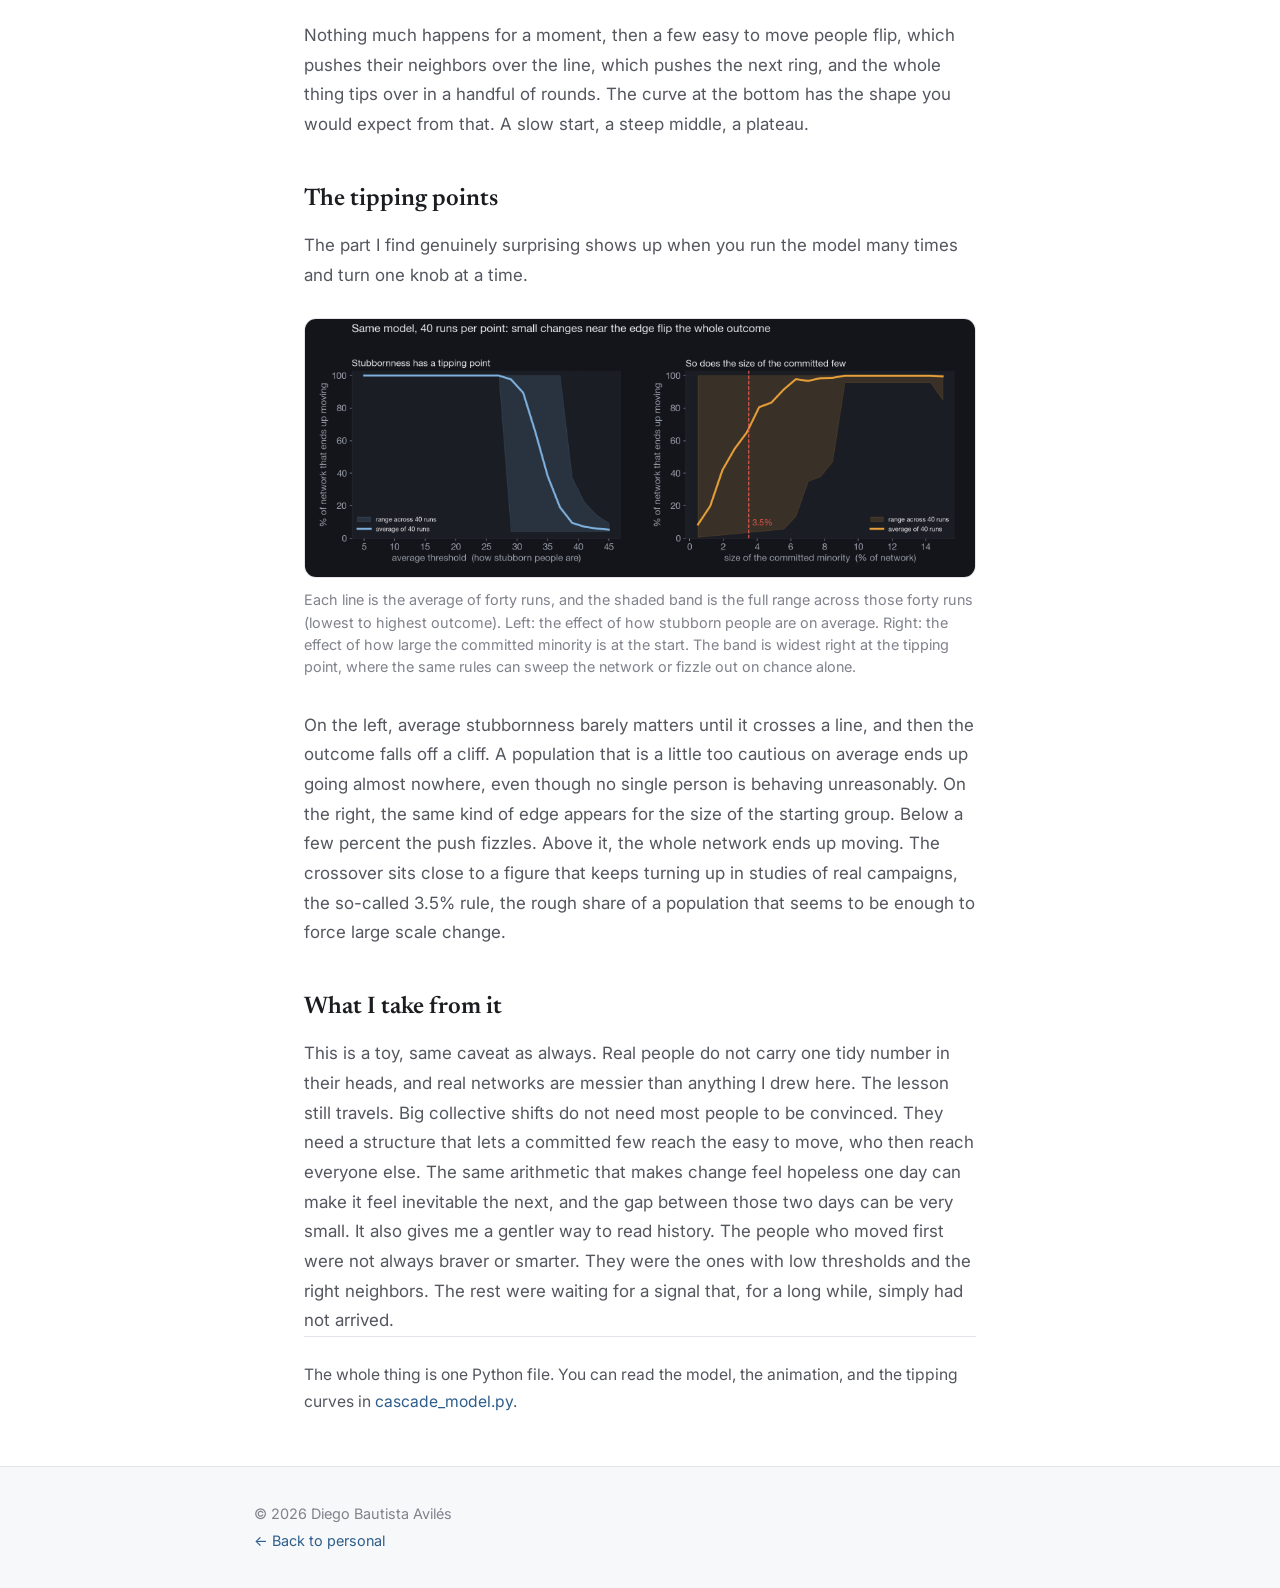
==== commit a784a7f0: "Label cascade shaded band as range across runs; clarify figure caption" ====
--- a/cascades.html
+++ b/cascades.html
@@ -136,8 +136,8 @@
     <figure class="media">
       <img src="assets/cascades/tipping_points.png" alt="Two panels. Left: final adoption stays near 100% as the average threshold rises, then drops off a cliff past about 30%. Right: final adoption rises through the 3.5% committed-minority mark and saturates near 100% by roughly 8%." />
       <figcaption>
-        <span class="lang-en">Each point averages forty runs. Left: the effect of how stubborn people are on average. Right: the effect of how large the committed minority is at the start.</span>
-        <span class="lang-es">Cada punto promedia cuarenta corridas. Izquierda: el efecto de qué tan tercas son las personas en promedio. Derecha: el efecto de qué tan grande es la minoría comprometida al inicio.</span>
+        <span class="lang-en">Each line is the average of forty runs, and the shaded band is the full range across those forty runs (lowest to highest outcome). Left: the effect of how stubborn people are on average. Right: the effect of how large the committed minority is at the start. The band is widest right at the tipping point, where the same rules can sweep the network or fizzle out on chance alone.</span>
+        <span class="lang-es">Cada línea es el promedio de cuarenta corridas, y la banda sombreada es el rango completo entre esas cuarenta corridas (del resultado más bajo al más alto). Izquierda: el efecto de qué tan tercas son las personas en promedio. Derecha: el efecto de qué tan grande es la minoría comprometida al inicio. La banda es más ancha justo en el punto de inflexión, donde las mismas reglas pueden barrer la red o apagarse solo por azar.</span>
       </figcaption>
     </figure>
     <p class="lang-en">
--- a/css/style.css
+++ b/css/style.css
@@ -130,6 +130,16 @@
   align-items: center;
   gap: 0.4rem;
 }
+.orcid-badge {
+  background: #a6ce39;
+  color: #fff;
+  font-weight: 700;
+  font-size: 0.7rem;
+  font-style: italic;
+  border-radius: 3px;
+  padding: 0.05rem 0.2rem;
+  line-height: 1;
+}
 
 /* ---------- Language + theme controls ---------- */
 .lang-en, .lang-es { display: inline; }
@@ -216,6 +226,7 @@
 }
 
 /* ---------- Section sub-navigation ---------- */
+.subnav[hidden] { display: none; }
 .subnav {
   display: flex;
   flex-wrap: wrap;
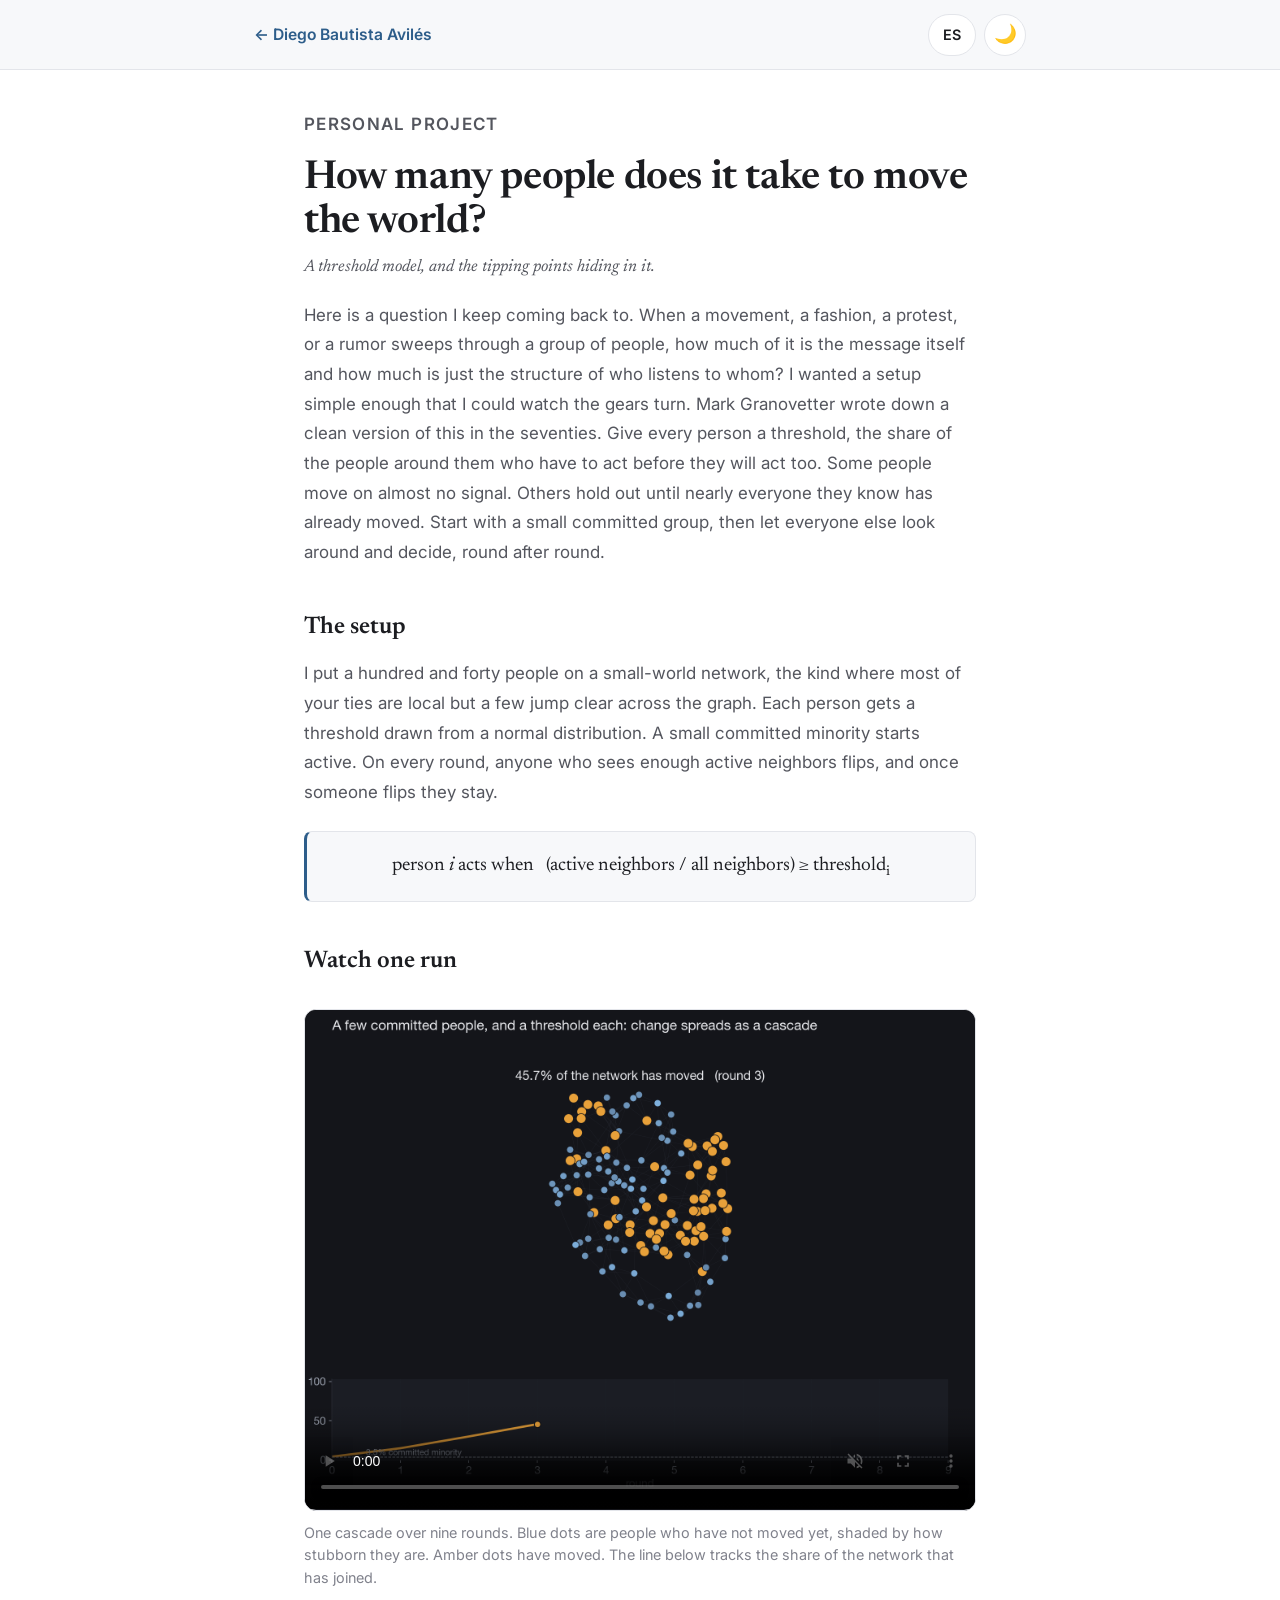
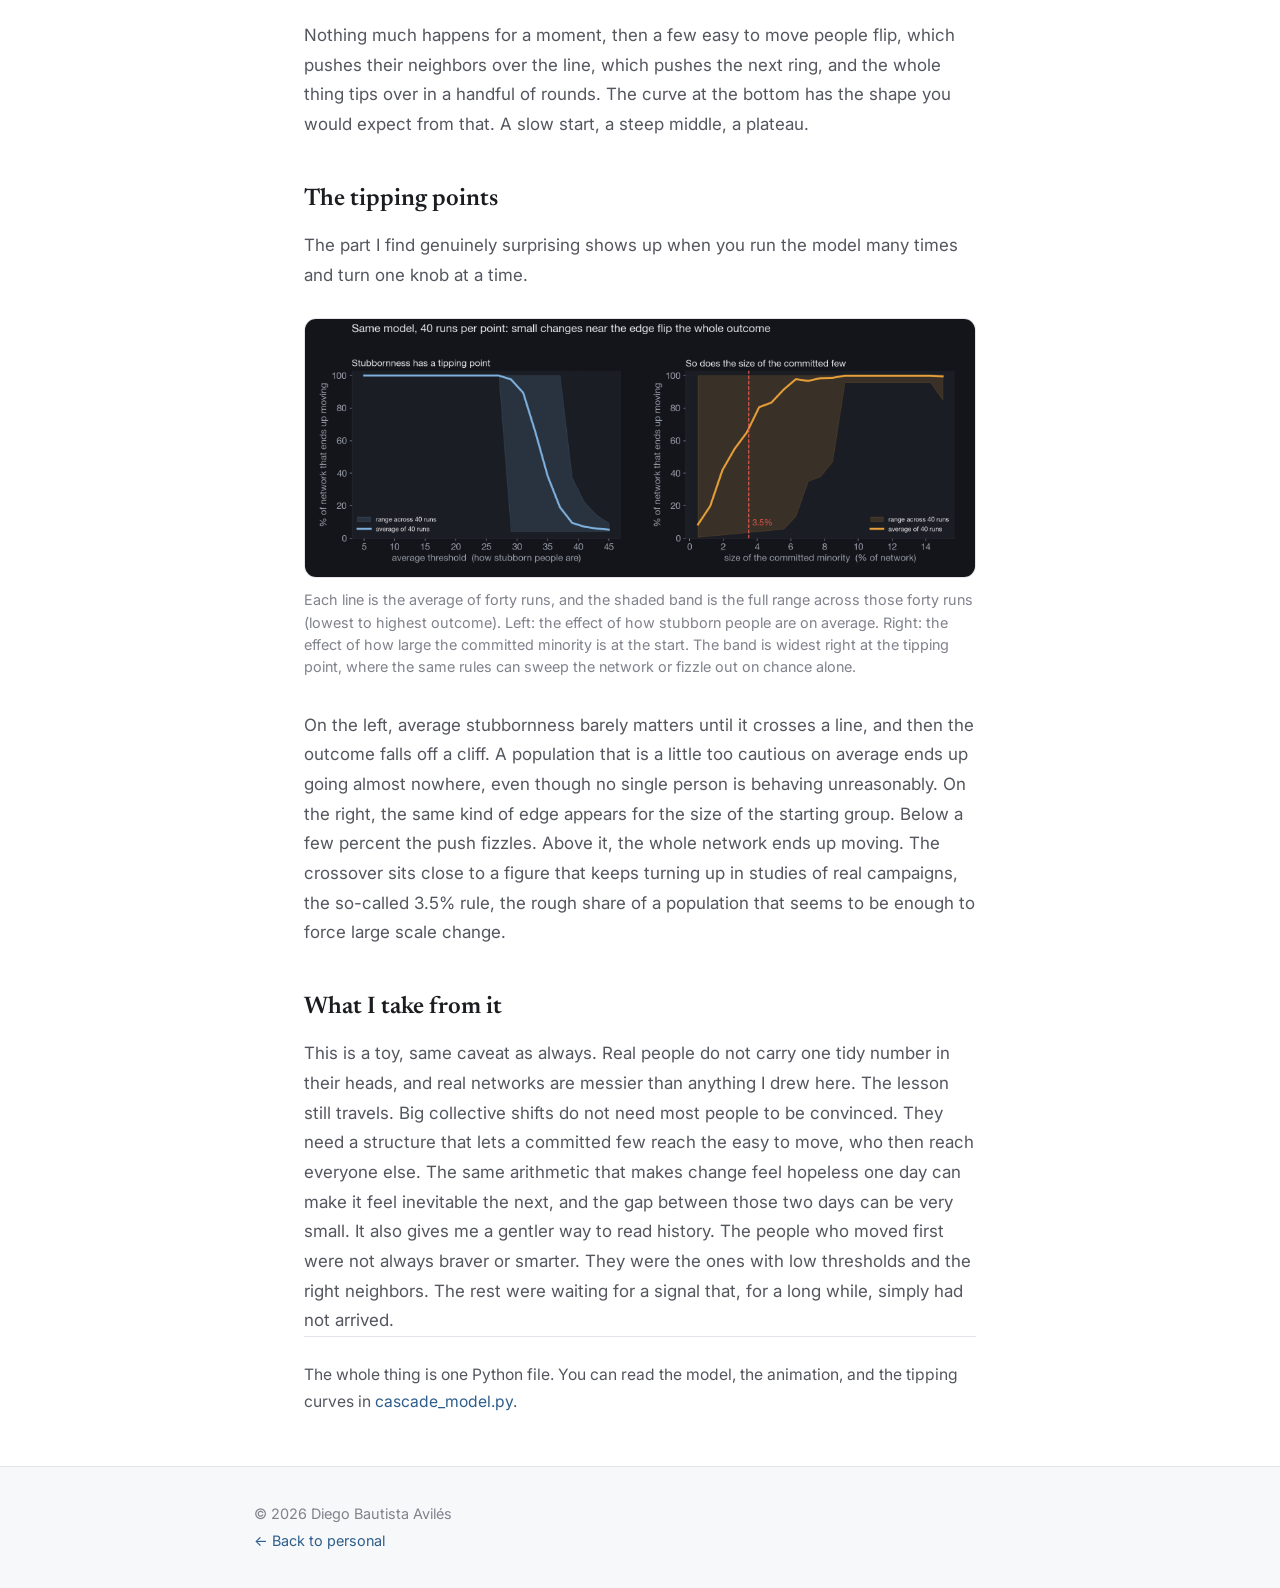
==== commit 6cec0e39: "Add countries-visited map (Places section) and privacy-friendly analytics" ====
--- a/cascades.html
+++ b/cascades.html
@@ -211,5 +211,6 @@
   </footer>
 
   <script src="js/main.js" defer></script>
+  <script data-goatcounter="https://diegobauavi.goatcounter.com/count" async src="//gc.zgo.at/count.js"></script>
 </body>
 </html>
--- a/css/style.css
+++ b/css/style.css
@@ -368,6 +368,42 @@
   color: var(--text-soft);
 }
 
+/* ---------- Places: travel map ---------- */
+.travel-map {
+  width: 100%;
+  height: 460px;
+  margin: 1.5rem 0 1rem;
+  border: 1px solid var(--border);
+  border-radius: 12px;
+  background: var(--surface);
+  overflow: hidden;
+}
+.travel-map .jvm-zoom-btn {
+  background: var(--accent);
+  border-radius: 4px;
+  padding: 4px;
+  width: 22px;
+  height: 22px;
+  line-height: 14px;
+}
+.travel-map .jvm-tooltip {
+  background: var(--accent);
+  font-family: var(--sans);
+  font-size: 0.85rem;
+  border-radius: 6px;
+  padding: 0.3rem 0.55rem;
+}
+.places-list {
+  font-size: 0.92rem;
+  color: var(--text-faint);
+  line-height: 1.6;
+  margin: 0.5rem 0 0;
+}
+
+@media (max-width: 640px) {
+  .travel-map { height: 320px; }
+}
+
 /* ---------- Personal view: project cards ---------- */
 .card-grid {
   display: grid;
